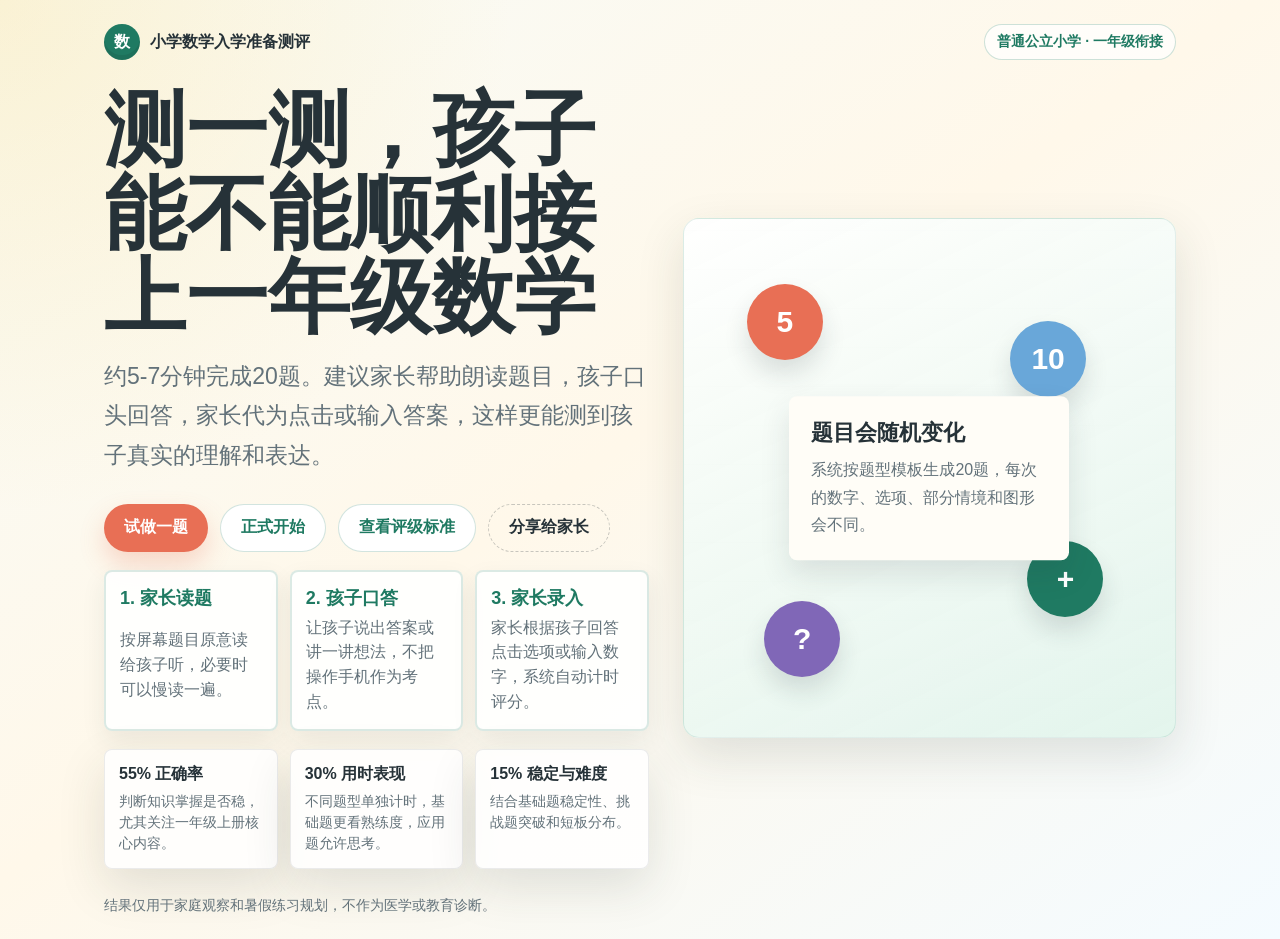
==== index.html @ d629e41b "Add files via upload" ====
<!doctype html>
<html lang="zh-CN">
  <head>
    <meta charset="UTF-8" />
    <meta name="viewport" content="width=device-width, initial-scale=1.0" />
    <title>小学数学入学准备测评</title>
    <meta name="description" content="5-7分钟测一测孩子的20以内数感、10以内加减理解、图形方位、规律分类和简单应用表达。" />
    <meta property="og:title" content="小学数学入学准备测评" />
    <meta property="og:description" content="家长读题，孩子口答，系统自动生成入学准备度报告。" />
    <meta property="og:image" content="./share-cover.svg" />
    <meta property="og:type" content="website" />
    <link rel="stylesheet" href="./styles.css" />
    <script src="https://res.wx.qq.com/open/js/jweixin-1.6.0.js" defer></script>
  </head>
  <body>
    <main id="app" class="app"></main>
    <script src="./app.js"></script>
  </body>
</html>
---- styles.css ----
:root {
  color-scheme: light;
  --ink: #263238;
  --muted: #63727a;
  --line: #d9e4e5;
  --paper: #fffdf7;
  --soft: #f4f7f2;
  --mint: #dff3ea;
  --leaf: #1f7a62;
  --coral: #e86f55;
  --sun: #f2b84b;
  --sky: #69a7d9;
  --violet: #8067b7;
  --shadow: 0 18px 48px rgba(39, 53, 50, 0.13);
}

* {
  box-sizing: border-box;
}

body {
  margin: 0;
  min-height: 100vh;
  color: var(--ink);
  font-family:
    -apple-system, BlinkMacSystemFont, "Segoe UI", "PingFang SC", "Hiragino Sans GB",
    "Microsoft YaHei", sans-serif;
  background:
    radial-gradient(circle at top left, rgba(255, 218, 123, 0.28), transparent 32rem),
    linear-gradient(145deg, #f8fbf7 0%, #fff8ea 48%, #f4fbff 100%);
}

button,
input {
  font: inherit;
}

button {
  border: 0;
  cursor: pointer;
}

.app {
  width: min(1120px, 100%);
  margin: 0 auto;
  padding: 24px;
}

.shell {
  display: grid;
  gap: 22px;
}

.hero {
  min-height: calc(100vh - 48px);
  display: grid;
  grid-template-rows: auto 1fr auto;
  gap: 28px;
}

.topbar,
.test-topbar {
  display: flex;
  align-items: center;
  justify-content: space-between;
  gap: 16px;
}

.brand {
  display: flex;
  align-items: center;
  gap: 10px;
  font-weight: 800;
}

.brand-mark {
  display: inline-grid;
  width: 36px;
  height: 36px;
  place-items: center;
  border-radius: 50%;
  color: #ffffff;
  background: var(--leaf);
  box-shadow: inset 0 -5px 0 rgba(0, 0, 0, 0.08);
}

.pill {
  border: 1px solid rgba(31, 122, 98, 0.22);
  border-radius: 999px;
  padding: 8px 12px;
  color: var(--leaf);
  background: rgba(255, 255, 255, 0.72);
  font-size: 14px;
  font-weight: 700;
}

.hero-grid {
  display: grid;
  grid-template-columns: minmax(0, 1.05fr) minmax(320px, 0.95fr);
  align-items: center;
  gap: 34px;
}

.hero-copy {
  display: grid;
  gap: 18px;
}

h1,
h2,
h3,
p {
  margin: 0;
}

h1 {
  max-width: 760px;
  font-size: clamp(42px, 7vw, 82px);
  line-height: 1.02;
  letter-spacing: 0;
}

.lead {
  max-width: 660px;
  color: var(--muted);
  font-size: clamp(18px, 2.2vw, 23px);
  line-height: 1.72;
}

.actions {
  display: flex;
  flex-wrap: wrap;
  gap: 12px;
  margin-top: 10px;
}

.parent-guide {
  display: grid;
  grid-template-columns: repeat(3, minmax(0, 1fr));
  gap: 12px;
  max-width: 820px;
}

.guide-step {
  display: grid;
  gap: 6px;
  min-height: 118px;
  border: 2px solid rgba(31, 122, 98, 0.16);
  border-radius: 8px;
  padding: 14px;
  background: rgba(255, 255, 255, 0.88);
  box-shadow: 0 10px 24px rgba(38, 50, 56, 0.08);
}

.guide-step strong {
  color: var(--leaf);
  font-size: 18px;
}

.guide-step span {
  color: var(--muted);
  line-height: 1.55;
}

.primary,
.secondary,
.ghost {
  min-height: 48px;
  border-radius: 999px;
  padding: 0 20px;
  display: inline-flex;
  align-items: center;
  justify-content: center;
  gap: 8px;
  font-weight: 800;
}

.primary {
  color: #ffffff;
  background: var(--coral);
  box-shadow: 0 12px 24px rgba(232, 111, 85, 0.25);
}

.secondary {
  color: var(--leaf);
  background: #ffffff;
  border: 1px solid rgba(31, 122, 98, 0.2);
}

.ghost {
  color: var(--ink);
  background: transparent;
  border: 1px dashed rgba(38, 50, 56, 0.25);
}

.standards {
  display: grid;
  grid-template-columns: repeat(3, 1fr);
  gap: 12px;
  max-width: 760px;
}

.standard-item,
.stat,
.panel,
.question-card,
.result-card,
.poster,
.mini-card {
  border: 1px solid rgba(38, 50, 56, 0.09);
  border-radius: 8px;
  background: rgba(255, 255, 255, 0.84);
  box-shadow: var(--shadow);
}

.standard-item {
  padding: 14px;
}

.standard-item strong {
  display: block;
  margin-bottom: 6px;
}

.standard-item span {
  color: var(--muted);
  font-size: 14px;
  line-height: 1.5;
}

.visual-board {
  position: relative;
  min-height: 520px;
  border-radius: 16px;
  overflow: hidden;
  background:
    linear-gradient(155deg, rgba(255, 255, 255, 0.92), rgba(223, 243, 234, 0.84)),
    repeating-linear-gradient(0deg, transparent 0, transparent 38px, rgba(31, 122, 98, 0.07) 39px);
  border: 1px solid rgba(31, 122, 98, 0.12);
  box-shadow: var(--shadow);
}

.number-path {
  position: absolute;
  inset: 28px;
}

.bubble {
  position: absolute;
  display: grid;
  width: 76px;
  height: 76px;
  place-items: center;
  border-radius: 50%;
  color: #ffffff;
  font-size: 30px;
  font-weight: 900;
  box-shadow: 0 14px 24px rgba(38, 50, 56, 0.14);
}

.bubble:nth-child(1) {
  left: 8%;
  top: 8%;
  background: var(--coral);
}

.bubble:nth-child(2) {
  right: 14%;
  top: 16%;
  background: var(--sky);
}

.bubble:nth-child(3) {
  left: 22%;
  top: 42%;
  background: var(--sun);
}

.bubble:nth-child(4) {
  right: 10%;
  bottom: 20%;
  background: var(--leaf);
}

.bubble:nth-child(5) {
  left: 12%;
  bottom: 7%;
  background: var(--violet);
}

.board-note {
  position: absolute;
  left: 50%;
  top: 50%;
  width: min(280px, 72%);
  transform: translate(-50%, -50%);
  padding: 22px;
  border-radius: 8px;
  background: #fffdf7;
  box-shadow: 0 14px 30px rgba(38, 50, 56, 0.12);
}

.board-note strong {
  display: block;
  margin-bottom: 8px;
  font-size: 22px;
}

.board-note span {
  color: var(--muted);
  line-height: 1.7;
}

.footer-hint {
  color: var(--muted);
  font-size: 14px;
}

.test-layout {
  min-height: calc(100vh - 48px);
  display: grid;
  grid-template-rows: auto auto 1fr;
  gap: 18px;
}

.progress-wrap {
  height: 10px;
  overflow: hidden;
  border-radius: 999px;
  background: rgba(31, 122, 98, 0.12);
}

.progress-bar {
  height: 100%;
  width: 0%;
  border-radius: 999px;
  background: linear-gradient(90deg, var(--leaf), var(--sun), var(--coral));
  transition: width 200ms ease;
}

.test-main {
  display: grid;
  grid-template-columns: minmax(0, 1fr) 320px;
  gap: 18px;
  align-items: start;
}

.question-card {
  min-height: 610px;
  padding: clamp(18px, 4vw, 34px);
  display: grid;
  grid-template-rows: auto auto 1fr auto;
  gap: 22px;
}

.question-meta {
  display: flex;
  flex-wrap: wrap;
  gap: 8px;
}

.tag {
  border-radius: 999px;
  padding: 7px 11px;
  color: var(--leaf);
  background: var(--mint);
  font-size: 13px;
  font-weight: 800;
}

.tag.alt {
  color: #8b5414;
  background: #fff0c4;
}

.tag.hot {
  color: #a23d2d;
  background: #ffe1dc;
}

.read-button {
  min-height: 34px;
  border: 1px solid rgba(31, 122, 98, 0.25);
  border-radius: 999px;
  padding: 0 12px;
  color: var(--leaf);
  background: #ffffff;
  font-size: 13px;
  font-weight: 800;
}

.read-button:hover {
  background: var(--mint);
}

.question-title {
  font-size: clamp(24px, 4.8vw, 40px);
  line-height: 1.25;
  letter-spacing: 0;
}

.question-visual {
  display: grid;
  min-height: 130px;
  align-content: center;
  gap: 12px;
  border-radius: 8px;
  padding: 18px;
  background: var(--soft);
}

.dots,
.shapes,
.pattern {
  display: flex;
  flex-wrap: wrap;
  gap: 10px;
  align-items: center;
}

.dot {
  width: 28px;
  height: 28px;
  border-radius: 50%;
  background: var(--coral);
  box-shadow: inset 0 -4px 0 rgba(0, 0, 0, 0.08);
}

.ten-visual {
  display: flex;
  flex-wrap: wrap;
  align-items: center;
  gap: 18px;
}

.ten-frame {
  display: grid;
  grid-template-columns: repeat(5, 42px);
  grid-template-rows: repeat(2, 42px);
  gap: 6px;
  padding: 8px;
  border: 3px solid var(--leaf);
  border-radius: 8px;
  background: #ffffff;
}

.ten-cell {
  display: grid;
  place-items: center;
  border: 2px solid rgba(31, 122, 98, 0.28);
  border-radius: 6px;
  background: #f7fbf8;
}

.ten-dot {
  width: 24px;
  height: 24px;
  background: var(--sky);
}

.extra-dots {
  display: flex;
  flex-wrap: wrap;
  max-width: 170px;
  gap: 8px;
}

.extra-dot {
  width: 24px;
  height: 24px;
}

.shape {
  display: inline-grid;
  width: 54px;
  height: 54px;
  place-items: center;
  color: #ffffff;
  font-weight: 900;
  background: var(--sky);
}

.shape.circle {
  border-radius: 50%;
}

.shape.square {
  border-radius: 8px;
}

.shape.triangle {
  width: 0;
  height: 0;
  border-left: 30px solid transparent;
  border-right: 30px solid transparent;
  border-bottom: 54px solid var(--sun);
  background: transparent;
}

.shape.cube {
  position: relative;
  width: 62px;
  height: 62px;
  border: 3px solid #ffffff;
  border-radius: 8px;
  background: #8b74c8;
  box-shadow: inset -12px -12px 0 rgba(0, 0, 0, 0.12);
}

.shape.cube::before,
.shape.cube::after {
  content: "";
  position: absolute;
  border: 3px solid #ffffff;
  background: #a696d8;
}

.shape.cube::before {
  left: 9px;
  top: -16px;
  width: 44px;
  height: 18px;
  transform: skewX(-28deg);
}

.shape.cube::after {
  right: -16px;
  top: 8px;
  width: 18px;
  height: 44px;
  transform: skewY(-28deg);
  background: #6d59a0;
}

.shape.sphere {
  border-radius: 50%;
  background: radial-gradient(circle at 35% 30%, #ffffff, var(--sky) 28%, #4077a3 100%);
}

.shape.cylinder {
  border-radius: 999px / 24px;
  background: linear-gradient(90deg, #c77664, var(--coral));
}

.shape-visual {
  display: flex;
  align-items: center;
  justify-content: flex-start;
  min-height: 150px;
}

.shape-svg {
  width: min(220px, 68vw);
  height: 170px;
  display: block;
}

.number-line {
  display: flex;
  flex-wrap: wrap;
  gap: 8px;
}

.num-chip {
  min-width: 44px;
  height: 44px;
  display: inline-grid;
  place-items: center;
  border-radius: 8px;
  color: var(--ink);
  background: #ffffff;
  border: 1px solid var(--line);
  font-weight: 900;
}

.answer-area {
  display: grid;
  gap: 14px;
}

.options {
  display: grid;
  grid-template-columns: repeat(2, minmax(0, 1fr));
  gap: 12px;
}

.option {
  min-height: 74px;
  border: 2px solid transparent;
  border-radius: 8px;
  padding: 12px;
  color: var(--ink);
  background: #ffffff;
  box-shadow: 0 8px 18px rgba(38, 50, 56, 0.08);
  font-size: 24px;
  font-weight: 900;
}

.option.selected {
  border-color: var(--leaf);
  background: var(--mint);
}

.number-input {
  width: min(360px, 100%);
  height: 72px;
  border: 2px solid var(--line);
  border-radius: 8px;
  padding: 0 18px;
  font-size: 32px;
  font-weight: 900;
  background: #ffffff;
}

.question-actions {
  display: flex;
  justify-content: space-between;
  gap: 12px;
}

.panel {
  padding: 18px;
  display: grid;
  gap: 14px;
}

.timer {
  font-size: 42px;
  font-weight: 900;
}

.small {
  color: var(--muted);
  font-size: 14px;
  line-height: 1.55;
}

.stat-grid {
  display: grid;
  grid-template-columns: repeat(2, 1fr);
  gap: 10px;
}

.stat {
  padding: 14px;
  box-shadow: none;
}

.stat strong {
  display: block;
  font-size: 22px;
}

.stat span {
  color: var(--muted);
  font-size: 13px;
}

.dimension-list {
  display: grid;
  gap: 10px;
}

.dimension {
  display: grid;
  gap: 6px;
}

.dimension-head {
  display: flex;
  justify-content: space-between;
  gap: 12px;
  color: var(--muted);
  font-size: 14px;
}

.bar {
  height: 10px;
  overflow: hidden;
  border-radius: 999px;
  background: rgba(38, 50, 56, 0.09);
}

.bar > span {
  display: block;
  height: 100%;
  width: 0%;
  border-radius: 999px;
  background: var(--leaf);
}

.result-layout {
  display: grid;
  gap: 18px;
}

.result-hero {
  display: grid;
  grid-template-columns: minmax(0, 1fr) 340px;
  gap: 18px;
}

.result-card {
  padding: clamp(20px, 4vw, 34px);
}

.level {
  color: var(--coral);
  font-size: clamp(34px, 5vw, 58px);
  line-height: 1.1;
  letter-spacing: 0;
}

.score-row {
  display: grid;
  grid-template-columns: repeat(4, 1fr);
  gap: 12px;
  margin-top: 22px;
}

.report-grid {
  display: grid;
  grid-template-columns: repeat(3, 1fr);
  gap: 14px;
}

.mini-card {
  padding: 18px;
  box-shadow: none;
}

.mini-card h3 {
  margin-bottom: 10px;
  font-size: 18px;
}

.mini-card p,
.mini-card li {
  color: var(--muted);
  line-height: 1.7;
}

.mini-card ul {
  margin: 0;
  padding-left: 18px;
}

.review-card {
  grid-column: 1 / -1;
}

.mistake-list {
  display: grid;
  gap: 10px;
}

.mistake-item {
  border: 1px solid var(--line);
  border-radius: 8px;
  background: #ffffff;
}

.mistake-item summary {
  min-height: 54px;
  display: flex;
  align-items: center;
  justify-content: space-between;
  gap: 12px;
  padding: 12px 14px;
  cursor: pointer;
  font-weight: 800;
}

.mistake-body {
  display: grid;
  gap: 12px;
  padding: 0 14px 14px;
}

.answer-compare {
  display: flex;
  flex-wrap: wrap;
  gap: 10px;
}

.answer-compare span,
.practice-feedback {
  border-radius: 8px;
  padding: 10px 12px;
  background: var(--soft);
}

.practice-feedback.ok {
  color: var(--leaf);
  background: var(--mint);
}

.practice-feedback.bad {
  color: #a23d2d;
  background: #ffe1dc;
}

.poster {
  position: sticky;
  top: 18px;
  padding: 20px;
  background: linear-gradient(160deg, #fffdf7, #e7f6ef);
}

.poster-inner {
  min-height: 460px;
  display: grid;
  align-content: space-between;
  gap: 18px;
  border: 2px solid rgba(31, 122, 98, 0.2);
  border-radius: 8px;
  padding: 18px;
  background:
    linear-gradient(transparent 0 95%, rgba(31, 122, 98, 0.08) 95%),
    #ffffff;
}

.poster-title {
  font-size: 28px;
  font-weight: 900;
  line-height: 1.18;
}

.poster-level {
  color: var(--coral);
  font-size: 34px;
  font-weight: 900;
  line-height: 1.15;
}

.qr {
  display: grid;
  width: 92px;
  height: 92px;
  place-items: center;
  border: 2px solid var(--ink);
  background:
    linear-gradient(90deg, var(--ink) 14px, transparent 14px) 12px 12px / 28px 28px,
    linear-gradient(var(--ink) 14px, transparent 14px) 12px 12px / 28px 28px,
    #ffffff;
  color: transparent;
}

.hidden {
  display: none !important;
}

@media (max-width: 860px) {
  .app {
    padding: 16px;
  }

  .hero {
    min-height: auto;
  }

  .hero-grid,
  .test-main,
  .result-hero,
  .report-grid {
    grid-template-columns: 1fr;
  }

  .visual-board {
    min-height: 360px;
  }

  .standards,
  .parent-guide,
  .score-row {
    grid-template-columns: 1fr;
  }

  .question-card {
    min-height: auto;
  }

  .options {
    grid-template-columns: 1fr;
  }

  .poster {
    position: static;
  }
}

@media (max-width: 520px) {
  .topbar,
  .test-topbar,
  .question-actions {
    align-items: stretch;
    flex-direction: column;
  }

  .primary,
  .secondary,
  .ghost {
    width: 100%;
  }

  .question-title {
    font-size: 26px;
  }

  .option {
    font-size: 22px;
  }
}
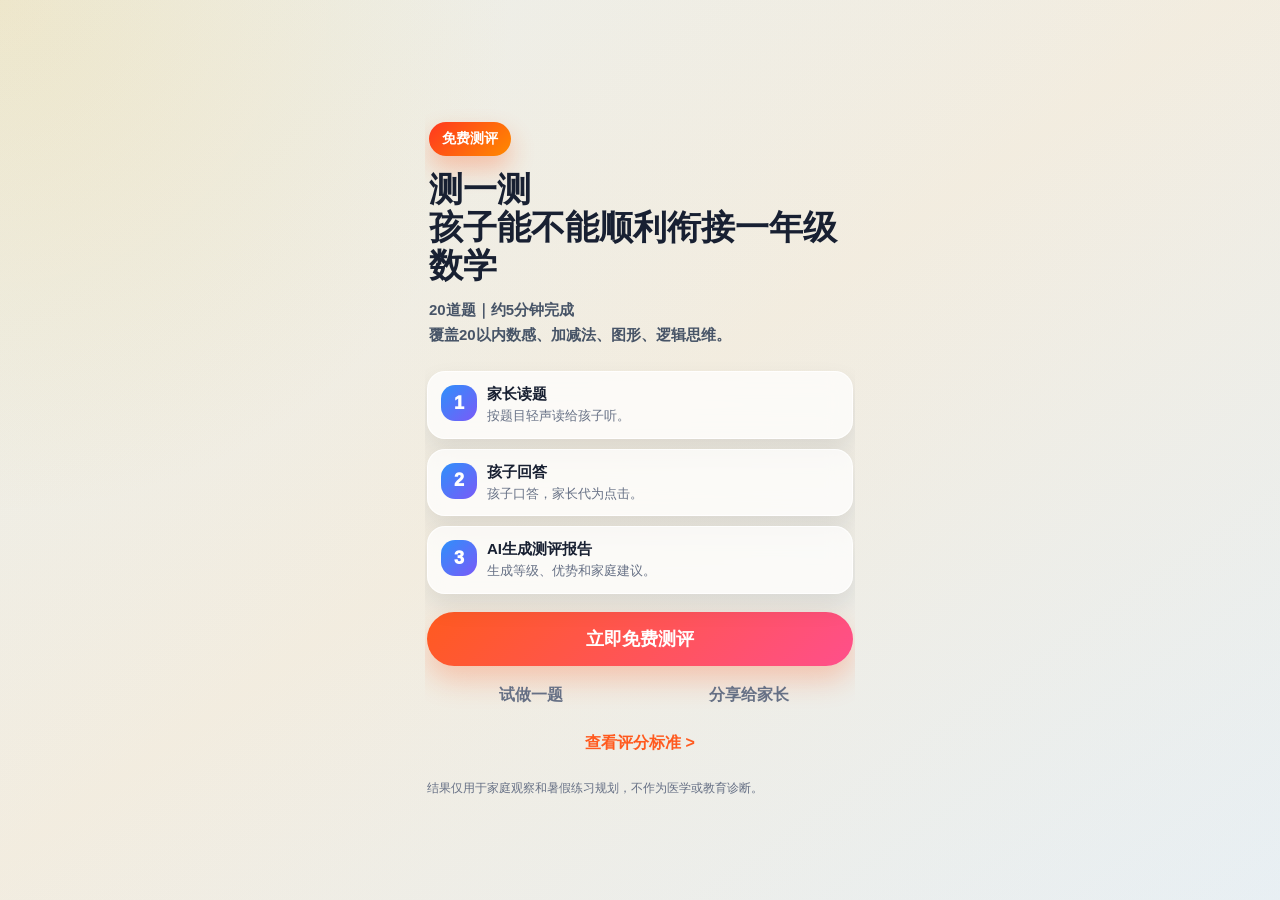
==== commit 0d5c5964: "Add files via upload" ====
--- a/index.html
+++ b/index.html
@@ -2,13 +2,30 @@
 <html lang="zh-CN">
   <head>
     <meta charset="UTF-8" />
-    <meta name="viewport" content="width=device-width, initial-scale=1.0" />
+    <meta name="viewport" content="width=device-width, initial-scale=1.0, viewport-fit=cover" />
     <title>小学数学入学准备测评</title>
-    <meta name="description" content="5-7分钟测一测孩子的20以内数感、10以内加减理解、图形方位、规律分类和简单应用表达。" />
+    <meta name="description" content="20道题，5分钟，测一测孩子能否顺利衔接一年级数学。" />
+    <meta name="keywords" content="小学数学,入学准备,幼小衔接,一年级数学,数学测评" />
+    <meta name="theme-color" content="#ffcf1f" />
+    <meta name="format-detection" content="telephone=no,email=no,address=no" />
+    <meta name="apple-mobile-web-app-title" content="小学数学入学准备测评" />
+    <meta name="application-name" content="小学数学入学准备测评" />
     <meta property="og:title" content="小学数学入学准备测评" />
-    <meta property="og:description" content="家长读题，孩子口答，系统自动生成入学准备度报告。" />
-    <meta property="og:image" content="./share-cover.svg" />
+    <meta property="og:description" content="20道题，5分钟，测一测孩子能否顺利衔接一年级数学。" />
+    <meta property="og:image" content="/share-cover.png" />
+    <meta property="og:image:secure_url" content="/share-cover.png" />
+    <meta property="og:image:type" content="image/png" />
+    <meta property="og:image:width" content="1200" />
+    <meta property="og:image:height" content="630" />
     <meta property="og:type" content="website" />
+    <meta property="og:site_name" content="小学数学入学准备测评" />
+    <meta name="twitter:card" content="summary_large_image" />
+    <meta name="twitter:title" content="小学数学入学准备测评" />
+    <meta name="twitter:description" content="20道题，5分钟，测一测孩子能否顺利衔接一年级数学。" />
+    <meta name="twitter:image" content="/share-cover.png" />
+    <meta itemprop="name" content="小学数学入学准备测评" />
+    <meta itemprop="description" content="20道题，5分钟，测一测孩子能否顺利衔接一年级数学。" />
+    <meta itemprop="image" content="/share-cover.png" />
     <link rel="stylesheet" href="./styles.css" />
     <script src="https://res.wx.qq.com/open/js/jweixin-1.6.0.js" defer></script>
   </head>
--- a/styles.css
+++ b/styles.css
@@ -1,17 +1,19 @@
 :root {
   color-scheme: light;
-  --ink: #263238;
-  --muted: #63727a;
-  --line: #d9e4e5;
+  --ink: #182032;
+  --muted: #667085;
+  --line: #e6e8f0;
   --paper: #fffdf7;
-  --soft: #f4f7f2;
-  --mint: #dff3ea;
-  --leaf: #1f7a62;
-  --coral: #e86f55;
-  --sun: #f2b84b;
-  --sky: #69a7d9;
-  --violet: #8067b7;
-  --shadow: 0 18px 48px rgba(39, 53, 50, 0.13);
+  --soft: #fff5df;
+  --mint: #dffbea;
+  --leaf: #12b76a;
+  --coral: #ff4f3f;
+  --sun: #ffcf1f;
+  --sky: #2e90fa;
+  --violet: #7a5af8;
+  --pink: #ff4f8b;
+  --brand: #ff5a1f;
+  --shadow: 0 18px 42px rgba(24, 32, 50, 0.14);
 }
 
 * {
@@ -20,14 +22,17 @@
 
 body {
   margin: 0;
+  height: 100vh;
   min-height: 100vh;
+  overflow: hidden;
   color: var(--ink);
   font-family:
     -apple-system, BlinkMacSystemFont, "Segoe UI", "PingFang SC", "Hiragino Sans GB",
     "Microsoft YaHei", sans-serif;
   background:
-    radial-gradient(circle at top left, rgba(255, 218, 123, 0.28), transparent 32rem),
-    linear-gradient(145deg, #f8fbf7 0%, #fff8ea 48%, #f4fbff 100%);
+    radial-gradient(circle at 18% 8%, rgba(255, 207, 31, 0.58), transparent 18rem),
+    radial-gradient(circle at 92% 14%, rgba(255, 79, 139, 0.24), transparent 14rem),
+    linear-gradient(145deg, #fff9d7 0%, #fff3ee 48%, #ecf8ff 100%);
 }
 
 button,
@@ -41,21 +46,33 @@
 }
 
 .app {
-  width: min(1120px, 100%);
+  width: min(430px, 100%);
+  height: 100vh;
+  height: 100svh;
+  overflow: hidden;
   margin: 0 auto;
-  padding: 24px;
+  padding: 10px;
 }
 
 .shell {
-  display: grid;
-  gap: 22px;
+  height: 100%;
+  overflow: hidden;
+  display: grid;
+  gap: 12px;
 }
 
 .hero {
-  min-height: calc(100vh - 48px);
-  display: grid;
-  grid-template-rows: auto 1fr auto;
-  gap: 28px;
+  height: 100%;
+  overflow: hidden;
+  display: grid;
+  grid-template-rows: auto auto auto auto;
+  align-content: center;
+  gap: 18px;
+  padding: 6px 2px;
+}
+
+.page-fade {
+  animation: fadeSlide 260ms ease both;
 }
 
 .topbar,
@@ -63,7 +80,8 @@
   display: flex;
   align-items: center;
   justify-content: space-between;
-  gap: 16px;
+  gap: 10px;
+  flex-wrap: wrap;
 }
 
 .brand {
@@ -80,7 +98,7 @@
   place-items: center;
   border-radius: 50%;
   color: #ffffff;
-  background: var(--leaf);
+  background: linear-gradient(135deg, var(--brand), var(--pink));
   box-shadow: inset 0 -5px 0 rgba(0, 0, 0, 0.08);
 }
 
@@ -88,22 +106,39 @@
   border: 1px solid rgba(31, 122, 98, 0.22);
   border-radius: 999px;
   padding: 8px 12px;
-  color: var(--leaf);
-  background: rgba(255, 255, 255, 0.72);
+  color: var(--brand);
+  background: rgba(255, 255, 255, 0.84);
   font-size: 14px;
   font-weight: 700;
 }
 
 .hero-grid {
   display: grid;
-  grid-template-columns: minmax(0, 1.05fr) minmax(320px, 0.95fr);
+  grid-template-columns: 1fr;
   align-items: center;
-  gap: 34px;
+  gap: 10px;
 }
 
 .hero-copy {
   display: grid;
-  gap: 18px;
+  gap: 10px;
+}
+
+.home-hero {
+  display: grid;
+  gap: 14px;
+  padding: 18px 2px 4px;
+}
+
+.free-badge {
+  justify-self: start;
+  border-radius: 999px;
+  padding: 8px 13px;
+  color: #ffffff;
+  background: linear-gradient(135deg, #ff381f, #ff8a00);
+  box-shadow: 0 12px 24px rgba(255, 90, 31, 0.32);
+  font-size: 14px;
+  font-weight: 950;
 }
 
 h1,
@@ -114,58 +149,83 @@
 }
 
 h1 {
-  max-width: 760px;
-  font-size: clamp(42px, 7vw, 82px);
-  line-height: 1.02;
+  max-width: 100%;
+  font-size: 34px;
+  line-height: 1.12;
   letter-spacing: 0;
 }
 
 .lead {
-  max-width: 660px;
+  max-width: 100%;
   color: var(--muted);
-  font-size: clamp(18px, 2.2vw, 23px);
-  line-height: 1.72;
+  font-size: 15px;
+  line-height: 1.62;
+}
+
+.hero-lead {
+  color: #475467;
+  font-weight: 750;
 }
 
 .actions {
   display: flex;
   flex-wrap: wrap;
-  gap: 12px;
-  margin-top: 10px;
+  gap: 8px;
+  margin-top: 2px;
 }
 
 .parent-guide {
   display: grid;
-  grid-template-columns: repeat(3, minmax(0, 1fr));
-  gap: 12px;
-  max-width: 820px;
+  grid-template-columns: 1fr;
+  gap: 10px;
+  max-width: 100%;
+}
+
+.value-guide {
+  margin-top: 2px;
 }
 
 .guide-step {
   display: grid;
-  gap: 6px;
-  min-height: 118px;
-  border: 2px solid rgba(31, 122, 98, 0.16);
-  border-radius: 8px;
-  padding: 14px;
-  background: rgba(255, 255, 255, 0.88);
-  box-shadow: 0 10px 24px rgba(38, 50, 56, 0.08);
+  grid-template-columns: auto 1fr;
+  gap: 3px 10px;
+  min-height: auto;
+  border: 1px solid rgba(255, 255, 255, 0.82);
+  border-radius: 18px;
+  padding: 13px;
+  background: rgba(255, 255, 255, 0.72);
+  box-shadow: 0 12px 24px rgba(24, 32, 50, 0.1);
+  backdrop-filter: blur(12px);
 }
 
 .guide-step strong {
-  color: var(--leaf);
-  font-size: 18px;
+  color: var(--ink);
+  font-size: 15px;
 }
 
 .guide-step span {
   color: var(--muted);
-  line-height: 1.55;
+  font-size: 13px;
+  line-height: 1.35;
+}
+
+.guide-step .step-icon {
+  grid-row: 1 / span 2;
+  display: grid;
+  width: 36px;
+  height: 36px;
+  place-items: center;
+  border-radius: 14px;
+  color: #ffffff;
+  background: linear-gradient(135deg, var(--sky), var(--violet));
+  font-size: 18px;
+  font-weight: 950;
 }
 
 .primary,
 .secondary,
 .ghost {
-  min-height: 48px;
+  min-height: 46px;
   border-radius: 999px;
   padding: 0 20px;
   display: inline-flex;
@@ -177,8 +237,8 @@
 
 .primary {
   color: #ffffff;
-  background: var(--coral);
-  box-shadow: 0 12px 24px rgba(232, 111, 85, 0.25);
+  background: linear-gradient(135deg, var(--brand), var(--pink));
+  box-shadow: 0 14px 28px rgba(255, 90, 31, 0.28);
 }
 
 .secondary {
@@ -193,11 +253,41 @@
   border: 1px dashed rgba(38, 50, 56, 0.25);
 }
 
+.hero-button {
+  width: 100%;
+  min-height: 54px;
+  font-size: 18px;
+}
+
+.home-cta {
+  display: grid;
+  gap: 12px;
+}
+
+.sub-actions {
+  display: grid;
+  grid-template-columns: 1fr 1fr;
+  gap: 10px;
+}
+
+.text-button,
+.link-button {
+  min-height: 36px;
+  color: var(--muted);
+  background: transparent;
+  font-weight: 800;
+}
+
+.link-button {
+  justify-self: center;
+  color: var(--brand);
+}
+
 .standards {
   display: grid;
-  grid-template-columns: repeat(3, 1fr);
+  grid-template-columns: 1fr;
   gap: 12px;
-  max-width: 760px;
+  max-width: 100%;
 }
 
 .standard-item,
@@ -214,7 +304,7 @@
 }
 
 .standard-item {
-  padding: 14px;
+  padding: 10px;
 }
 
 .standard-item strong {
@@ -230,7 +320,7 @@
 
 .visual-board {
   position: relative;
-  min-height: 520px;
+  min-height: 300px;
   border-radius: 16px;
   overflow: hidden;
   background:
@@ -248,12 +338,12 @@
 .bubble {
   position: absolute;
   display: grid;
-  width: 76px;
-  height: 76px;
+  width: 58px;
+  height: 58px;
   place-items: center;
   border-radius: 50%;
   color: #ffffff;
-  font-size: 30px;
+  font-size: 24px;
   font-weight: 900;
   box-shadow: 0 14px 24px rgba(38, 50, 56, 0.14);
 }
@@ -294,7 +384,7 @@
   top: 50%;
   width: min(280px, 72%);
   transform: translate(-50%, -50%);
-  padding: 22px;
+  padding: 16px;
   border-radius: 8px;
   background: #fffdf7;
   box-shadow: 0 14px 30px rgba(38, 50, 56, 0.12);
@@ -303,7 +393,7 @@
 .board-note strong {
   display: block;
   margin-bottom: 8px;
-  font-size: 22px;
+  font-size: 19px;
 }
 
 .board-note span {
@@ -313,18 +403,21 @@
 
 .footer-hint {
   color: var(--muted);
-  font-size: 14px;
+  font-size: 12px;
+  line-height: 1.35;
 }
 
 .test-layout {
-  min-height: calc(100vh - 48px);
-  display: grid;
-  grid-template-rows: auto auto 1fr;
-  gap: 18px;
+  position: relative;
+  height: 100%;
+  overflow: hidden;
+  display: grid;
+  grid-template-rows: auto auto auto 1fr;
+  gap: 8px;
 }
 
 .progress-wrap {
-  height: 10px;
+  height: 9px;
   overflow: hidden;
   border-radius: 999px;
   background: rgba(31, 122, 98, 0.12);
@@ -335,36 +428,92 @@
   width: 0%;
   border-radius: 999px;
   background: linear-gradient(90deg, var(--leaf), var(--sun), var(--coral));
-  transition: width 200ms ease;
+  transition: width 420ms cubic-bezier(0.2, 0.8, 0.2, 1);
+}
+
+.progress-blocks {
+  display: grid;
+  grid-template-columns: repeat(20, 1fr);
+  gap: 3px;
+}
+
+.progress-blocks span {
+  height: 7px;
+  border-radius: 999px;
+  background: rgba(24, 32, 50, 0.1);
+  transition: transform 200ms ease, background 220ms ease;
+}
+
+.progress-blocks span.done {
+  background: linear-gradient(90deg, var(--leaf), var(--sky));
+}
+
+.progress-blocks span.active {
+  background: var(--sun);
+  transform: scaleY(1.35);
+}
+
+.timer-strip {
+  display: grid;
+  grid-template-columns: repeat(3, minmax(0, 1fr));
+  gap: 6px;
+}
+
+.timer-strip span {
+  min-width: 0;
+  padding: 5px 7px;
+  border: 1px solid rgba(35, 47, 52, 0.08);
+  border-radius: 8px;
+  background: rgba(255, 255, 255, 0.76);
+  color: var(--muted);
+  font-size: 12px;
+  font-weight: 800;
+  line-height: 1.1;
+}
+
+.timer-strip strong {
+  display: block;
+  margin-top: 2px;
+  overflow: hidden;
+  color: var(--ink);
+  font-size: 17px;
+  font-weight: 950;
+  line-height: 1;
+  text-overflow: ellipsis;
+  white-space: nowrap;
 }
 
 .test-main {
   display: grid;
-  grid-template-columns: minmax(0, 1fr) 320px;
-  gap: 18px;
+  grid-template-columns: 1fr;
+  gap: 8px;
+  min-height: 0;
   align-items: start;
 }
 
 .question-card {
-  min-height: 610px;
-  padding: clamp(18px, 4vw, 34px);
+  height: 100%;
+  min-height: 0;
+  padding: 15px;
   display: grid;
   grid-template-rows: auto auto 1fr auto;
-  gap: 22px;
+  gap: 10px;
+  overflow: hidden;
+  border-radius: 22px;
 }
 
 .question-meta {
   display: flex;
   flex-wrap: wrap;
-  gap: 8px;
+  gap: 5px;
 }
 
 .tag {
   border-radius: 999px;
-  padding: 7px 11px;
+  padding: 5px 8px;
   color: var(--leaf);
   background: var(--mint);
-  font-size: 13px;
+  font-size: 12px;
   font-weight: 800;
 }
 
@@ -379,13 +528,13 @@
 }
 
 .read-button {
-  min-height: 34px;
+  min-height: 30px;
   border: 1px solid rgba(31, 122, 98, 0.25);
   border-radius: 999px;
   padding: 0 12px;
   color: var(--leaf);
   background: #ffffff;
-  font-size: 13px;
+  font-size: 12px;
   font-weight: 800;
 }
 
@@ -394,19 +543,23 @@
 }
 
 .question-title {
-  font-size: clamp(24px, 4.8vw, 40px);
-  line-height: 1.25;
+  font-size: 31px;
+  line-height: 1.16;
+  font-weight: 950;
   letter-spacing: 0;
+  text-align: center;
 }
 
 .question-visual {
   display: grid;
-  min-height: 130px;
+  min-height: 86px;
+  max-height: 150px;
+  overflow: hidden;
   align-content: center;
   gap: 12px;
-  border-radius: 8px;
-  padding: 18px;
-  background: var(--soft);
+  border-radius: 18px;
+  padding: 9px;
+  background: rgba(255, 255, 255, 0.58);
 }
 
 .dots,
@@ -419,8 +572,8 @@
 }
 
 .dot {
-  width: 28px;
-  height: 28px;
+  width: 22px;
+  height: 22px;
   border-radius: 50%;
   background: var(--coral);
   box-shadow: inset 0 -4px 0 rgba(0, 0, 0, 0.08);
@@ -430,15 +583,15 @@
   display: flex;
   flex-wrap: wrap;
   align-items: center;
-  gap: 18px;
+  gap: 10px;
 }
 
 .ten-frame {
   display: grid;
-  grid-template-columns: repeat(5, 42px);
-  grid-template-rows: repeat(2, 42px);
-  gap: 6px;
-  padding: 8px;
+  grid-template-columns: repeat(5, 28px);
+  grid-template-rows: repeat(2, 28px);
+  gap: 4px;
+  padding: 6px;
   border: 3px solid var(--leaf);
   border-radius: 8px;
   background: #ffffff;
@@ -453,21 +606,22 @@
 }
 
 .ten-dot {
-  width: 24px;
-  height: 24px;
+  width: 17px;
+  height: 17px;
   background: var(--sky);
 }
 
 .extra-dots {
   display: flex;
   flex-wrap: wrap;
+  align-items: center;
   max-width: 170px;
   gap: 8px;
 }
 
 .extra-dot {
-  width: 24px;
-  height: 24px;
+  width: 17px;
+  height: 17px;
 }
 
 .shape {
@@ -546,13 +700,17 @@
   display: flex;
   align-items: center;
   justify-content: flex-start;
-  min-height: 150px;
+  min-height: 110px;
 }
 
 .shape-svg {
-  width: min(220px, 68vw);
-  height: 170px;
+  width: min(180px, 68vw);
+  height: 116px;
   display: block;
+}
+
+.wide-shape-svg {
+  width: min(230px, 76vw);
 }
 
 .number-line {
@@ -561,9 +719,16 @@
   gap: 8px;
 }
 
+.symbol-row {
+  display: flex;
+  flex-wrap: wrap;
+  gap: 8px;
+  align-items: center;
+}
+
 .num-chip {
   min-width: 44px;
-  height: 44px;
+  height: 38px;
   display: inline-grid;
   place-items: center;
   border-radius: 8px;
@@ -573,39 +738,56 @@
   font-weight: 900;
 }
 
-.answer-area {
-  display: grid;
-  gap: 14px;
-}
-
-.options {
-  display: grid;
-  grid-template-columns: repeat(2, minmax(0, 1fr));
-  gap: 12px;
-}
-
-.option {
-  min-height: 74px;
-  border: 2px solid transparent;
+.symbol-chip {
+  min-width: 42px;
+  height: 42px;
+  display: inline-grid;
+  place-items: center;
   border-radius: 8px;
-  padding: 12px;
   color: var(--ink);
   background: #ffffff;
-  box-shadow: 0 8px 18px rgba(38, 50, 56, 0.08);
-  font-size: 24px;
+  border: 1px solid var(--line);
+  font-size: 20px;
   font-weight: 900;
+}
+
+.answer-area {
+  display: grid;
+  gap: 8px;
+  min-height: 0;
+}
+
+.options {
+  display: grid;
+  grid-template-columns: repeat(2, minmax(0, 1fr));
+  gap: 7px;
+}
+
+.option {
+  min-height: 58px;
+  border: 2px solid transparent;
+  border-radius: 18px;
+  padding: 8px;
+  color: var(--ink);
+  background: #ffffff;
+  box-shadow: 0 10px 22px rgba(24, 32, 50, 0.1);
+  font-size: 21px;
+  font-weight: 900;
+  transition: transform 80ms ease, box-shadow 80ms ease, background 80ms ease, border-color 80ms ease;
 }
 
 .option.selected {
   border-color: var(--leaf);
-  background: var(--mint);
+  background: linear-gradient(135deg, #dcfae6, #effff5);
+  box-shadow: 0 16px 30px rgba(18, 183, 106, 0.22);
+  transform: scale(1.035);
 }
 
 .number-input {
   width: min(360px, 100%);
-  height: 72px;
+  height: 58px;
   border: 2px solid var(--line);
-  border-radius: 8px;
+  border-radius: 18px;
   padding: 0 18px;
   font-size: 32px;
   font-weight: 900;
@@ -615,17 +797,46 @@
 .question-actions {
   display: flex;
   justify-content: space-between;
-  gap: 12px;
+  gap: 7px;
+  flex-direction: row;
+}
+
+.question-actions .primary,
+.question-actions .secondary {
+  flex: 1;
+  width: auto;
+  padding: 0 10px;
+}
+
+button:disabled {
+  cursor: default;
+  opacity: 0.48;
+}
+
+.encourage-toast {
+  position: absolute;
+  left: 50%;
+  top: 46%;
+  z-index: 10;
+  width: min(310px, 86%);
+  transform: translate(-50%, -50%);
+  border-radius: 22px;
+  padding: 18px;
+  color: #ffffff;
+  background: linear-gradient(135deg, var(--brand), var(--pink));
+  box-shadow: 0 18px 44px rgba(255, 90, 31, 0.36);
+  font-size: 22px;
+  font-weight: 950;
+  text-align: center;
+  animation: toastPop 220ms ease both;
 }
 
 .panel {
-  padding: 18px;
-  display: grid;
-  gap: 14px;
+  display: none;
 }
 
 .timer {
-  font-size: 42px;
+  font-size: 34px;
   font-weight: 900;
 }
 
@@ -690,54 +901,331 @@
 }
 
 .result-layout {
-  display: grid;
-  gap: 18px;
+  height: 100%;
+  overflow: hidden;
+  display: grid;
+  gap: 8px;
+  grid-template-rows: auto auto 1fr;
+}
+
+.complete-layout {
+  height: 100%;
+  display: grid;
+  place-items: center;
+  overflow: hidden;
+}
+
+.complete-card {
+  display: grid;
+  gap: 16px;
+  width: 100%;
+  border-radius: 28px;
+  padding: 28px 22px;
+  background: rgba(255, 255, 255, 0.82);
+  box-shadow: var(--shadow);
+  text-align: center;
+}
+
+.complete-burst {
+  font-size: 56px;
+  animation: scalePop 500ms ease both;
+}
+
+.analysis-box {
+  display: grid;
+  justify-items: center;
+  gap: 8px;
+  border-radius: 22px;
+  padding: 18px;
+  background: linear-gradient(135deg, rgba(255, 207, 31, 0.2), rgba(46, 144, 250, 0.12));
+}
+
+.analysis-box span {
+  color: var(--muted);
+  font-size: 13px;
+}
+
+.analysis-spinner {
+  width: 42px;
+  height: 42px;
+  border: 5px solid rgba(255, 90, 31, 0.18);
+  border-top-color: var(--brand);
+  border-radius: 50%;
+  animation: spin 900ms linear infinite;
+}
+
+.unlock-layout {
+  position: relative;
+  height: 100%;
+  overflow: hidden;
+  display: grid;
+  grid-template-rows: auto 1fr auto;
+  gap: 10px;
+}
+
+.unlock-card {
+  display: grid;
+  align-content: center;
+  gap: 14px;
+  min-height: 0;
+  border: 1px solid rgba(38, 50, 56, 0.09);
+  border-radius: 26px;
+  padding: 26px 22px;
+  background:
+    radial-gradient(circle at 88% 14%, rgba(242, 184, 75, 0.24), transparent 9rem),
+    rgba(255, 255, 255, 0.86);
+  box-shadow: var(--shadow);
+}
+
+.unlock-card h1 {
+  color: var(--coral);
+  font-size: 32px;
+}
+
+.unlock-actions {
+  display: grid;
+  gap: 9px;
+  margin-top: 4px;
+}
+
+.share-mask {
+  position: absolute;
+  inset: -10px;
+  z-index: 20;
+  display: grid;
+  align-items: end;
+  padding: 16px;
+  background: rgba(18, 26, 30, 0.76);
+}
+
+.share-arrow {
+  position: absolute;
+  top: 14px;
+  right: 18px;
+  display: grid;
+  width: 52px;
+  height: 34px;
+  place-items: center;
+  border: 2px solid rgba(255, 255, 255, 0.9);
+  border-radius: 999px;
+  color: #ffffff;
+  font-size: 22px;
+  font-weight: 900;
+}
+
+.share-arrow::after {
+  content: "";
+  position: absolute;
+  top: 34px;
+  right: 12px;
+  width: 28px;
+  height: 48px;
+  border-right: 4px solid rgba(255, 255, 255, 0.88);
+  border-top: 4px solid rgba(255, 255, 255, 0.88);
+  border-radius: 0 18px 0 0;
+}
+
+.share-dialog {
+  display: grid;
+  gap: 12px;
+  border-radius: 24px;
+  padding: 20px;
+  background: #fffdf7;
+  box-shadow: 0 20px 60px rgba(0, 0, 0, 0.22);
+}
+
+.share-dialog h2 {
+  font-size: 24px;
+  line-height: 1.2;
+}
+
+.share-dialog p {
+  color: var(--muted);
+  font-size: 15px;
+  line-height: 1.55;
+}
+
+.share-options {
+  display: grid;
+  grid-template-columns: 1fr 1fr;
+  gap: 8px;
+}
+
+.share-options span {
+  border-radius: 16px;
+  padding: 10px;
+  color: var(--brand);
+  background: #fff3e8;
+  font-size: 13px;
+  font-weight: 900;
+  text-align: center;
 }
 
 .result-hero {
   display: grid;
-  grid-template-columns: minmax(0, 1fr) 340px;
-  gap: 18px;
+  grid-template-columns: 1fr;
+  gap: 8px;
+  min-height: 0;
 }
 
 .result-card {
-  padding: clamp(20px, 4vw, 34px);
+  padding: 14px;
+  border-radius: 22px;
+}
+
+.result-summary {
+  position: relative;
+  overflow: hidden;
+}
+
+.grade-badge {
+  position: absolute;
+  top: 14px;
+  right: 14px;
+  display: grid;
+  width: 76px;
+  height: 76px;
+  place-items: center;
+  border-radius: 24px;
+  color: #ffffff;
+  background: linear-gradient(135deg, var(--sky), var(--violet));
+  box-shadow: 0 16px 34px rgba(46, 144, 250, 0.28);
+}
+
+.grade-badge strong {
+  font-size: 28px;
+  line-height: 1;
+}
+
+.grade-badge span {
+  font-size: 12px;
+  font-weight: 900;
 }
 
 .level {
   color: var(--coral);
-  font-size: clamp(34px, 5vw, 58px);
+  font-size: 28px;
   line-height: 1.1;
   letter-spacing: 0;
 }
 
 .score-row {
   display: grid;
-  grid-template-columns: repeat(4, 1fr);
+  grid-template-columns: 1fr 1fr;
+  gap: 8px;
+  margin-top: 10px;
+}
+
+.score-stat strong {
+  color: var(--brand);
+}
+
+.report-grid {
+  display: grid;
+  grid-template-columns: 1fr;
+  gap: 8px;
+  min-height: 0;
+  overflow: auto;
+  padding-bottom: 4px;
+}
+
+.mini-card {
+  padding: 14px;
+  border-radius: 18px;
+  box-shadow: none;
+}
+
+.ability-section {
+  display: grid;
   gap: 12px;
-  margin-top: 22px;
-}
-
-.report-grid {
-  display: grid;
-  grid-template-columns: repeat(3, 1fr);
-  gap: 14px;
-}
-
-.mini-card {
-  padding: 18px;
-  box-shadow: none;
+}
+
+.radar-card {
+  display: grid;
+  justify-items: center;
+  gap: 8px;
+  border-radius: 20px;
+  padding: 10px;
+  background: linear-gradient(135deg, #f4f8ff, #fff8e6);
+}
+
+.radar-card svg {
+  width: 150px;
+  height: 150px;
+}
+
+.radar-card line {
+  stroke: rgba(24, 32, 50, 0.18);
+  stroke-width: 1.5;
+}
+
+.radar-grid {
+  fill: rgba(46, 144, 250, 0.08);
+  stroke: rgba(46, 144, 250, 0.28);
+  stroke-width: 2;
+}
+
+.radar-area {
+  fill: rgba(255, 90, 31, 0.36);
+  stroke: var(--brand);
+  stroke-width: 3;
+}
+
+.radar-labels {
+  display: grid;
+  grid-template-columns: repeat(4, auto);
+  gap: 8px;
+  color: var(--muted);
+  font-size: 12px;
+  font-weight: 800;
+}
+
+.ability-grid {
+  display: grid;
+  grid-template-columns: 1fr 1fr;
+  gap: 8px;
+}
+
+.ability-card {
+  display: grid;
+  gap: 6px;
+  border-radius: 16px;
+  padding: 10px;
+  background: #ffffff;
+}
+
+.ability-card span {
+  color: var(--muted);
+  font-size: 13px;
+  font-weight: 800;
+}
+
+.ability-card strong {
+  color: var(--ink);
+  font-size: 24px;
+  line-height: 1;
+}
+
+.result-actions {
+  display: grid;
+  grid-template-columns: 1fr;
+  gap: 8px;
+}
+
+.poster-mobile {
+  display: block;
 }
 
 .mini-card h3 {
-  margin-bottom: 10px;
-  font-size: 18px;
+  margin-bottom: 6px;
+  font-size: 16px;
 }
 
 .mini-card p,
 .mini-card li {
   color: var(--muted);
-  line-height: 1.7;
+  line-height: 1.45;
+  font-size: 13px;
 }
 
 .mini-card ul {
@@ -801,10 +1289,7 @@
 }
 
 .poster {
-  position: sticky;
-  top: 18px;
-  padding: 20px;
-  background: linear-gradient(160deg, #fffdf7, #e7f6ef);
+  display: none;
 }
 
 .poster-inner {
@@ -850,49 +1335,80 @@
   display: none !important;
 }
 
-@media (max-width: 860px) {
+@keyframes fadeSlide {
+  from {
+    opacity: 0;
+    transform: translateY(10px);
+  }
+  to {
+    opacity: 1;
+    transform: translateY(0);
+  }
+}
+
+@keyframes toastPop {
+  from {
+    opacity: 0;
+    transform: translate(-50%, -50%) scale(0.92);
+  }
+  to {
+    opacity: 1;
+    transform: translate(-50%, -50%) scale(1);
+  }
+}
+
+@keyframes scalePop {
+  from {
+    opacity: 0;
+    transform: scale(0.82);
+  }
+  to {
+    opacity: 1;
+    transform: scale(1);
+  }
+}
+
+@keyframes spin {
+  to {
+    transform: rotate(360deg);
+  }
+}
+
+@media (min-width: 700px) {
   .app {
-    padding: 16px;
+    padding: 22px 0;
   }
 
-  .hero {
-    min-height: auto;
+  body {
+    background:
+      linear-gradient(90deg, rgba(38, 50, 56, 0.06), rgba(38, 50, 56, 0.06)),
+      radial-gradient(circle at top left, rgba(255, 218, 123, 0.28), transparent 32rem),
+      linear-gradient(145deg, #f8fbf7 0%, #fff8ea 48%, #f4fbff 100%);
   }
-
-  .hero-grid,
-  .test-main,
-  .result-hero,
-  .report-grid {
-    grid-template-columns: 1fr;
+}
+
+@media (max-width: 380px) {
+  .app {
+    padding: 10px;
   }
 
-  .visual-board {
-    min-height: 360px;
+  h1 {
+    font-size: 30px;
   }
 
-  .standards,
-  .parent-guide,
-  .score-row {
-    grid-template-columns: 1fr;
+  .question-title {
+    font-size: 23px;
   }
 
-  .question-card {
-    min-height: auto;
-  }
-
-  .options {
-    grid-template-columns: 1fr;
-  }
-
-  .poster {
-    position: static;
+  .option {
+    font-size: 18px;
+    min-height: 46px;
   }
 }
 
 @media (max-width: 520px) {
   .topbar,
-  .test-topbar,
-  .question-actions {
+  .test-topbar {
     align-items: stretch;
     flex-direction: column;
   }
@@ -903,11 +1419,4 @@
     width: 100%;
   }
 
-  .question-title {
-    font-size: 26px;
-  }
-
-  .option {
-    font-size: 22px;
-  }
-}
+}
